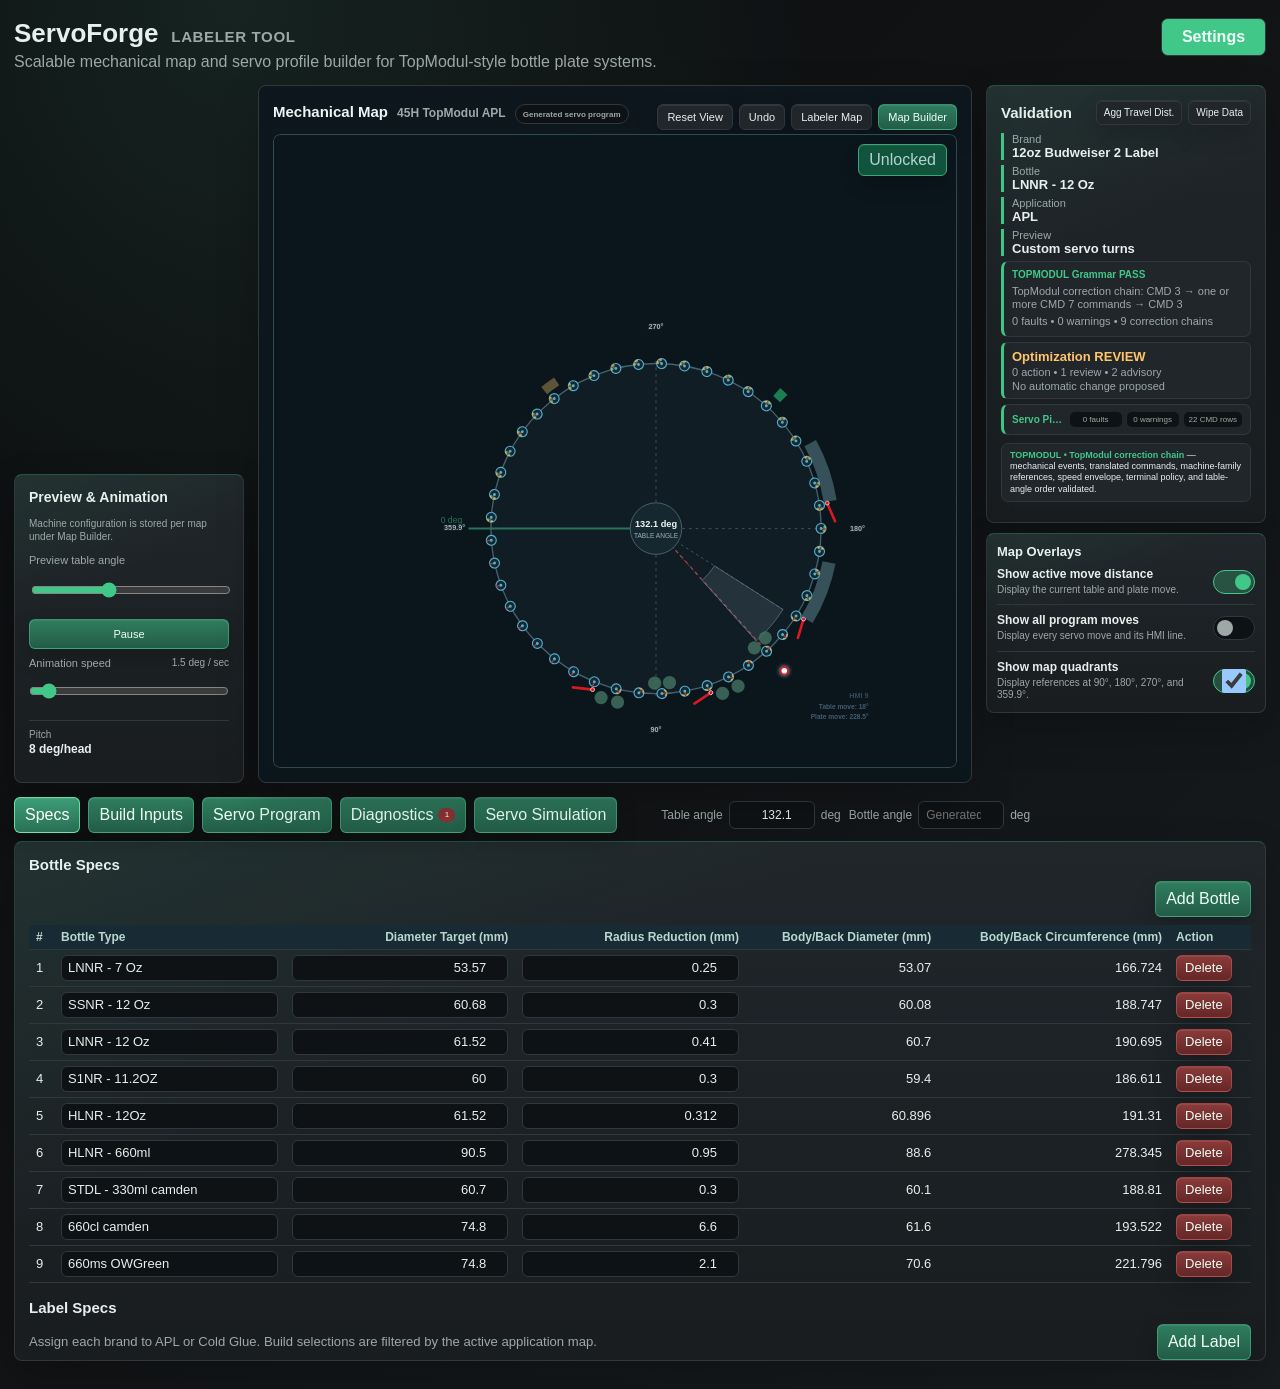
==== recovery.html @ 6655adf6 "Promote verified ServoForge 0.9.1 to production app" ====
<!doctype html>
<html lang="en">
  <head>
    <meta charset="utf-8" />
    <meta name="viewport" content="width=device-width, initial-scale=1" />
    <meta name="robots" content="noindex" />
    <title>ServoForge Staging Recovery</title>
    <style>
      :root { color-scheme: dark; font-family: Arial, sans-serif; }
      body { margin: 0; min-height: 100vh; display: grid; place-items: center; background: #101713; color: #e8f2ec; }
      main { width: min(520px, calc(100vw - 32px)); padding: 24px; border: 1px solid #355346; border-radius: 12px; background: #18231e; box-sizing: border-box; }
      h1 { margin: 0 0 10px; font-size: 22px; }
      p { margin: 0; color: #adc2b7; line-height: 1.5; }
      progress { width: 100%; margin-top: 18px; }
      #status { margin-top: 12px; color: #7fe0aa; font-weight: 700; }
      #error { margin-top: 12px; color: #ff9b9b; white-space: pre-wrap; }
      button { margin-top: 16px; padding: 10px 14px; border: 0; border-radius: 7px; background: #2b9a67; color: white; font-weight: 700; cursor: pointer; }
    </style>
  </head>
  <body>
    <main>
      <h1>Repairing ServoForge Staging</h1>
      <p>This clears only the staging app's service workers and caches, reloads the current application files from GitHub Pages, and then returns to the app in this same window.</p>
      <progress id="progress" max="4" value="0"></progress>
      <div id="status" aria-live="polite">Starting recovery…</div>
      <div id="error" role="alert"></div>
      <button id="retry" type="button" hidden>Retry Recovery</button>
    </main>
    <script>
      "use strict";

      const CACHE_PREFIX = "servoforge-labeler-";
      const statusNode = document.querySelector("#status");
      const errorNode = document.querySelector("#error");
      const progressNode = document.querySelector("#progress");
      const retryButton = document.querySelector("#retry");

      function status(message, step) {
        statusNode.textContent = message;
        progressNode.value = step;
      }

      async function clearWorkers() {
        if (!("serviceWorker" in navigator)) return;
        const scope = new URL("./", window.location.href).href;
        const registrations = await navigator.serviceWorker.getRegistrations();
        await Promise.all(registrations
          .filter((registration) => registration.scope.startsWith(scope))
          .map((registration) => registration.unregister()));
      }

      async function clearAppCaches() {
        if (!("caches" in window)) return;
        const names = await caches.keys();
        await Promise.all(names
          .filter((name) => name.startsWith(CACHE_PREFIX))
          .map((name) => caches.delete(name)));
      }

      async function reloadPublishedAssets() {
        const shellUrl = new URL(`./index.html?recovery=${Date.now()}`, window.location.href);
        const response = await fetch(shellUrl, { cache: "reload" });
        if (!response.ok) throw new Error(`The production application shell returned HTTP ${response.status}.`);
        const html = await response.text();
        const documentCopy = new DOMParser().parseFromString(html, "text/html");
        const assetUrls = [
          ...documentCopy.querySelectorAll('script[src],link[rel="stylesheet"][href]')
        ].map((node) => node.getAttribute("src") || node.getAttribute("href"))
          .filter(Boolean)
          .map((path) => new URL(path, shellUrl).href);

        const results = await Promise.allSettled(assetUrls.map(async (url) => {
          const asset = await fetch(url, { cache: "reload" });
          if (!asset.ok) throw new Error(`${url} returned HTTP ${asset.status}.`);
        }));
        const failures = results.filter((result) => result.status === "rejected");
        if (failures.length) throw failures[0].reason;
      }

      async function recover() {
        retryButton.hidden = true;
        errorNode.textContent = "";
        try {
          status("Removing the old staging service worker…", 1);
          await clearWorkers();
          status("Deleting stale staging caches…", 2);
          await clearAppCaches();
          status("Reloading the published application files…", 3);
          await reloadPublishedAssets();
          status("Recovery complete. Opening ServoForge…", 4);
          const destination = new URL("./", window.location.href);
          destination.searchParams.set("recovered", Date.now().toString());
          window.location.replace(destination.toString());
        } catch (error) {
          statusNode.textContent = "Recovery stopped.";
          errorNode.textContent = error?.message || String(error);
          retryButton.hidden = false;
        }
      }

      retryButton.addEventListener("click", recover);
      recover();
    </script>
  </body>
</html>
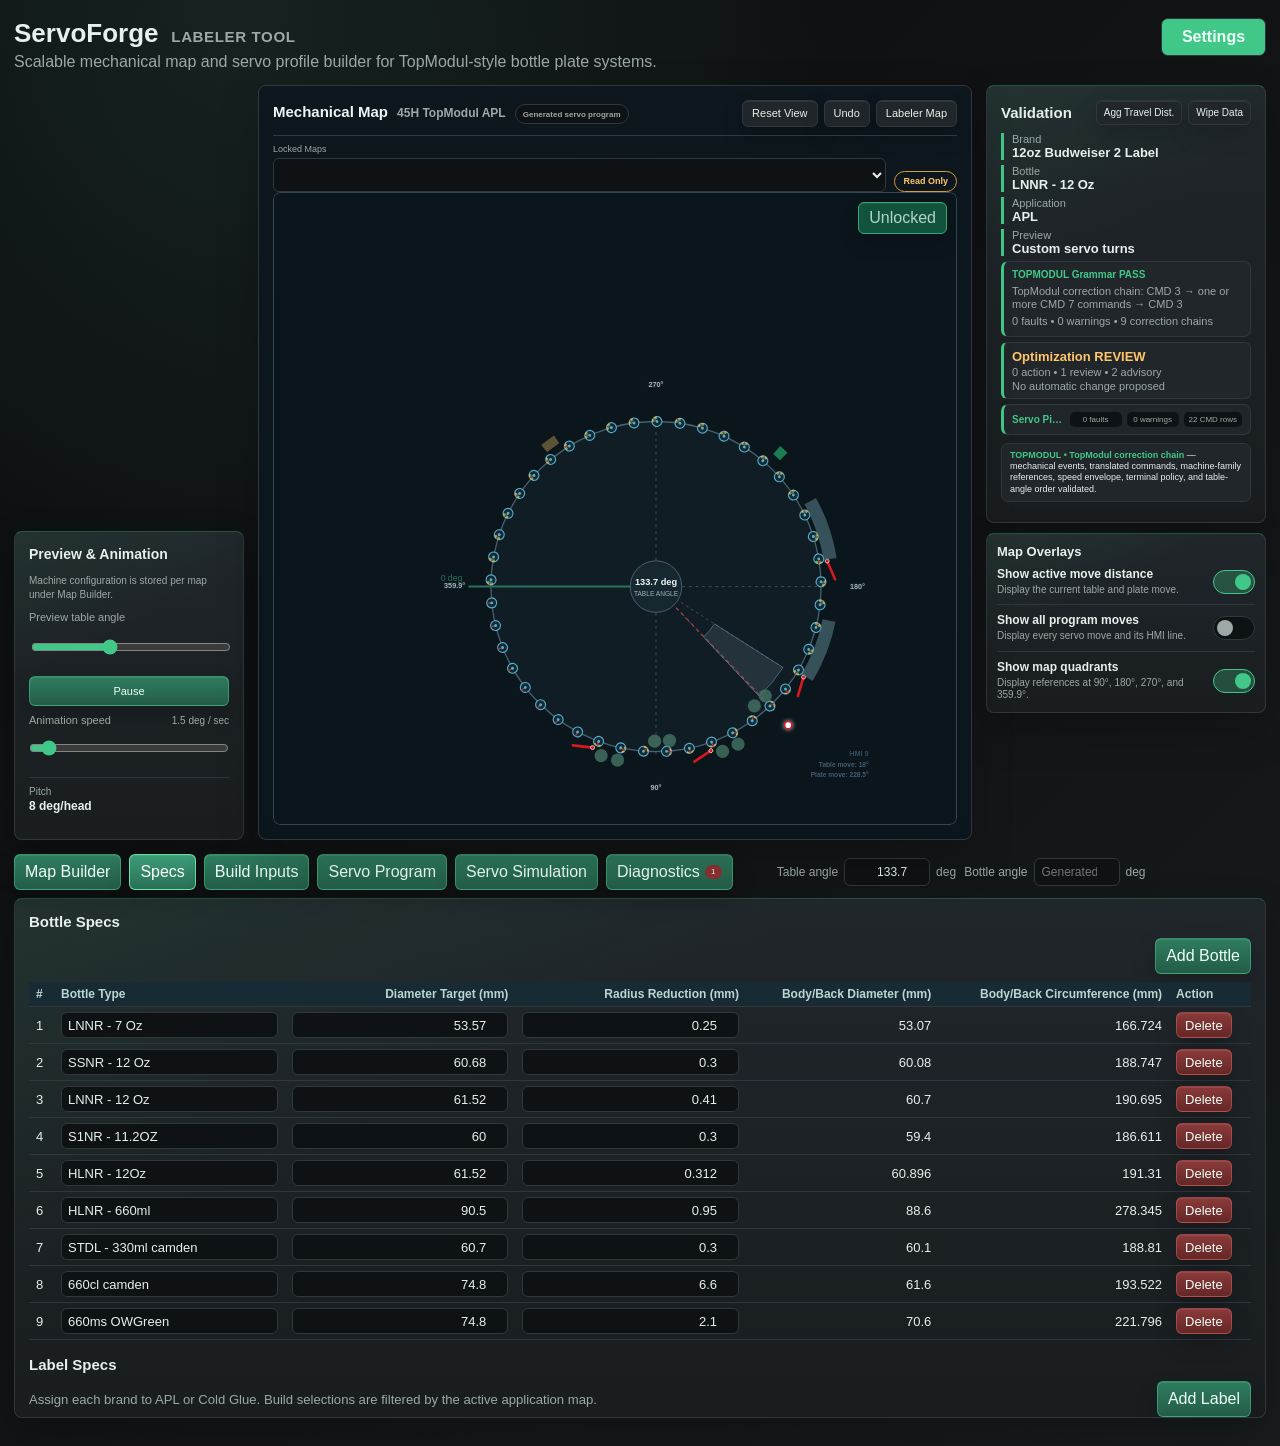
==== commit ad25ed81: "Synchronize production exactly with approved staging build" ====
--- a/recovery.html
+++ b/recovery.html
@@ -29,7 +29,7 @@
     <script>
       "use strict";
 
-      const CACHE_PREFIX = "servoforge-labeler-";
+      const CACHE_PREFIX = "servoforge-labeler-staging-";
       const statusNode = document.querySelector("#status");
       const errorNode = document.querySelector("#error");
       const progressNode = document.querySelector("#progress");
@@ -60,7 +60,7 @@
       async function reloadPublishedAssets() {
         const shellUrl = new URL(`./index.html?recovery=${Date.now()}`, window.location.href);
         const response = await fetch(shellUrl, { cache: "reload" });
-        if (!response.ok) throw new Error(`The production application shell returned HTTP ${response.status}.`);
+        if (!response.ok) throw new Error(`The staging application shell returned HTTP ${response.status}.`);
         const html = await response.text();
         const documentCopy = new DOMParser().parseFromString(html, "text/html");
         const assetUrls = [
